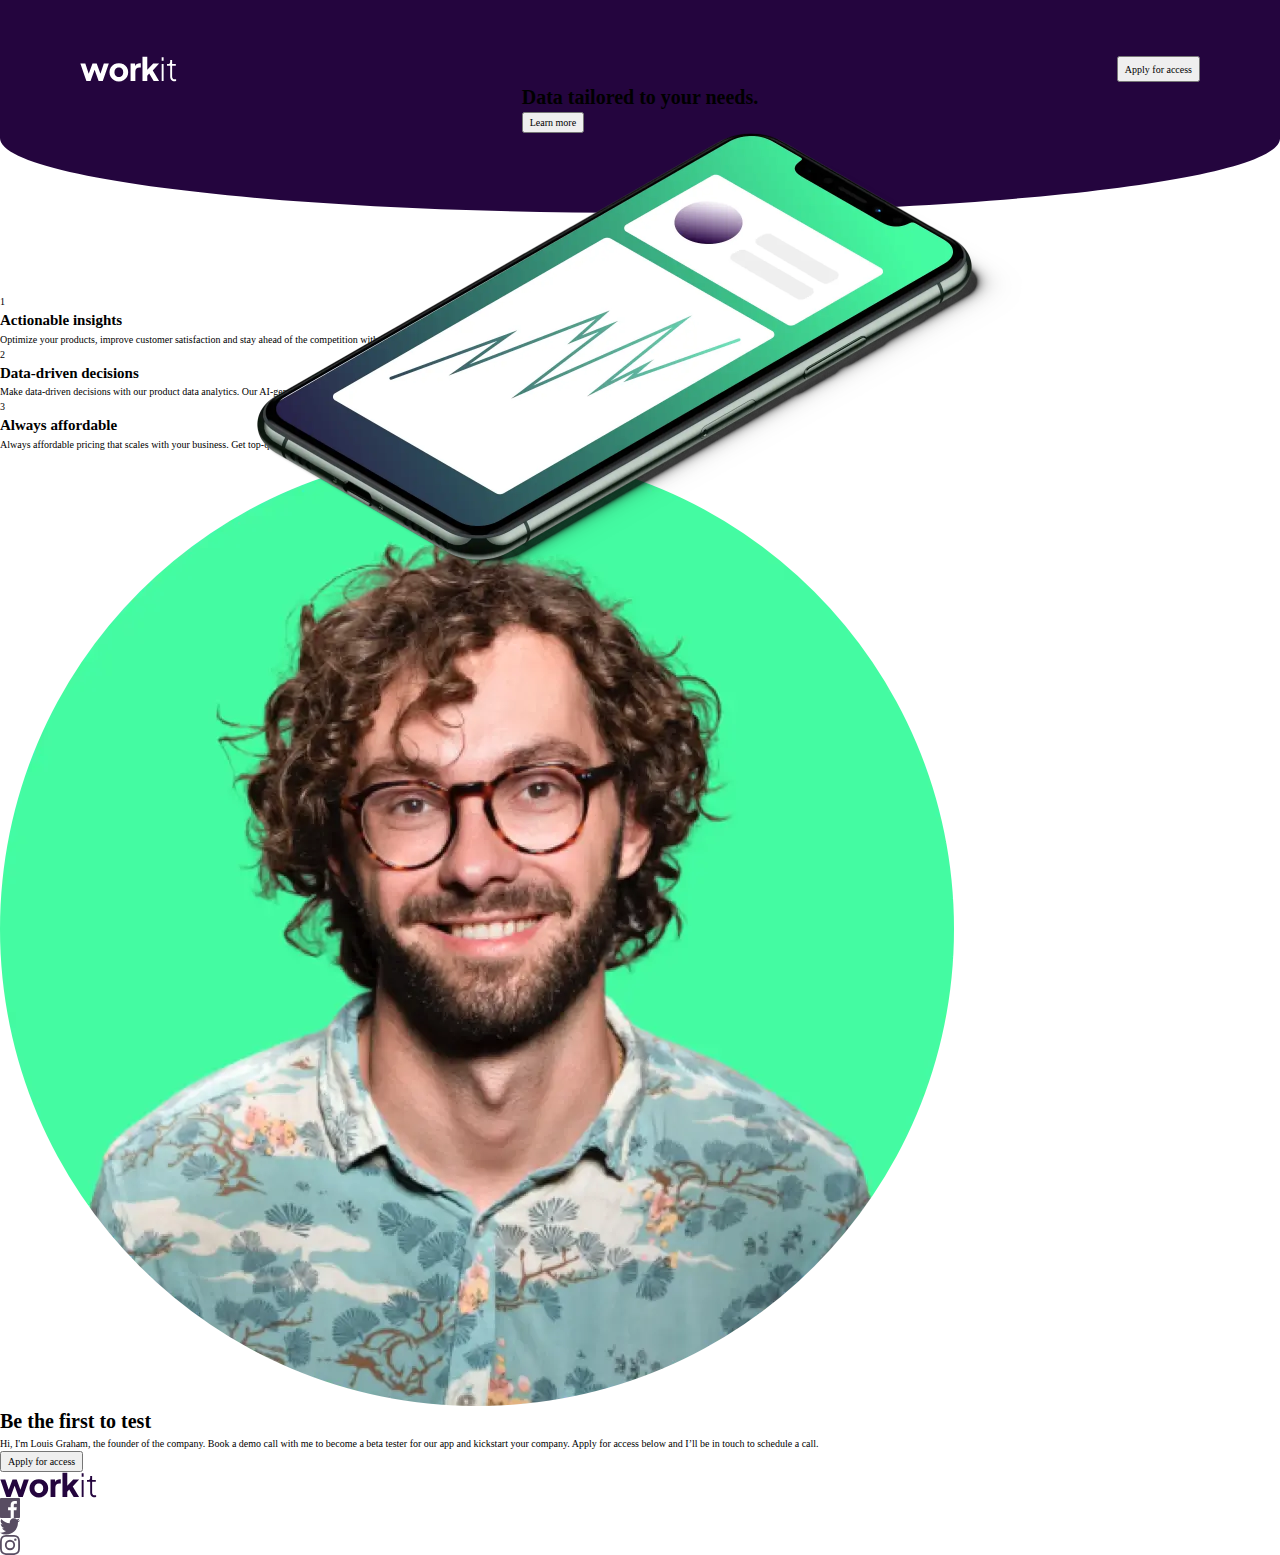
==== starter-code/index.html @ f4c869fe "First commit (will finish tomorrow)" ====
<!DOCTYPE html>
<html lang="en">
<head>
  <meta charset="UTF-8">
  <meta name="viewport" content="width=device-width, initial-scale=1.0">

  <link rel="icon" type="image/png" sizes="32x32" href="./assets/images/favicon-32x32.png">
  <link rel="stylesheet" href = "styles.css">
  
  <title>Frontend Mentor | Workit landing page</title>
</head>
<body>
  <header class = "hero">
    <nav class="nav">
      <img src = "assets/images/logo-light.svg" class = ".logo" alt = "logo"/>
      <button class = ".nav-btn">Apply for access</button>
    </nav>
    <div class="big-hero">
      <h1 class = "hero-title">Data tailored to your needs.</h1>
      <button class = "btn-cyan">Learn more</button>
    </div>
    <img src = "assets/images/image-hero.webp" class = "img-hero" alt = "big ass smartphone"/>
    <div class="custom-shape-divider-top-1736800424">
      <svg data-name="Layer 1" xmlns="http://www.w3.org/2000/svg" viewBox="0 0 1200 120" preserveAspectRatio="none">
          <path d="M0,0V7.23C0,65.52,268.63,112.77,600,112.77S1200,65.52,1200,7.23V0Z" class="shape-fill"></path>
      </svg>
  </div>
  </header>
  
  <main class = "main">
    <div class="info-box">
      <div class="number">1</div>
      <h2 class="subtitle">Actionable insights</h2>
      <p class="description">Optimize your products, improve customer satisfaction and stay ahead of the competition with our product data analytics.</p>

      <div class="number">2</div>
      <h2 class="subtitle">Data-driven decisions</h2>
      <p class="description">Make data-driven decisions with our product data analytics. Our AI-generated reports help you unlock insights hidden in your product data.</p>

      <div class="number">3</div>
      <h2 class="subtitle">Always affordable</h2>
      <p class="description">Always affordable pricing that scales with your business. Get top-quality product data analytics services without hidden costs or unexpected fees.</p>
    </div>

    <div class="founder-box">
      <img src="assets/images/image-founder.webp" alt="founder in a green background"/>
      <div class="box-purple">
        <h1>Be the first to test</h1>
        <p>Hi, I'm Louis Graham, the founder of the company. Book a demo call with me to become a beta tester for our app and kickstart your company. Apply for access below and I’ll be in touch to schedule a call.</p>
        <button>Apply for access</button>
      </div>
    </div>
  </main>

  <footer class = "footer">
    <img src="assets/images/logo-dark.svg" alt="dark logo">
    <div class="socials">
      <img src="assets/images/icon-facebook.svg" alt="facebook icon" class ="icon">
      <img src="assets/images/icon-twitter.svg" alt="facebook icon" class ="icon">
      <img src="assets/images/icon-instagram.svg" alt="facebook icon" class ="icon">
    </div>
  </footer>
</body>
</html>
---- starter-code/styles.css ----
/* 1. Use a more-intuitive box-sizing model */
*, *::before, *::after {
    box-sizing: border-box;
  }
  
  /* 2. Remove default margin */
  * {
    margin: 0;
  }

  html{
    font-size: 62.5%;
  }
  
  body {
    /* 3. Add accessible line-height */
    line-height: 1.5;
    /* 4. Improve text rendering */
    -webkit-font-smoothing: antialiased;

  }
  
  /* 5. Improve media defaults */
  img, picture, video, canvas, svg {
    display: block;
    max-width: 100%;
  }
  
  /* 6. Inherit fonts for form controls */
  input, button, textarea, select {
    font: inherit;
  }
  
  /* 7. Avoid text overflows */
  p, h1, h2, h3, h4, h5, h6 {
    overflow-wrap: break-word;
  }
  
  /* 8. Improve line wrapping */
  p {
    text-wrap: pretty;
  }
  h1, h2, h3, h4, h5, h6 {
    text-wrap: balance;
  }
  
  /*
    9. Create a root stacking context
  */
  #root, #__next {
    isolation: isolate;
  }

.hero{
    display: flex;
    flex-direction: column;
    align-items: center;
    justify-content: center;
    background-color: #24053E;
    position: relative;
    margin-bottom: 16.1rem;

}

.img-hero{
    max-width: 76.7em;
    position: absolute;
    top: 100%;
    z-index: 10;
    /* transform: translateY(-50%); */
}

.nav{
    display: flex;
    max-width: 112rem;
    width: 100%;
    justify-content: space-between;
    margin-top: 5.6rem;
}

.custom-shape-divider-top-1736800424 {
    position: absolute;
    top: 100%;
    left: 0;
    width: 100%;
    overflow: hidden;
    line-height: 0;
}

.custom-shape-divider-top-1736800424 svg {
    position: relative;
    display: block;
    width: calc(101% + 1.3px);
    height: 85px;
}

.shape-fill {
    fill: #24053E;
}
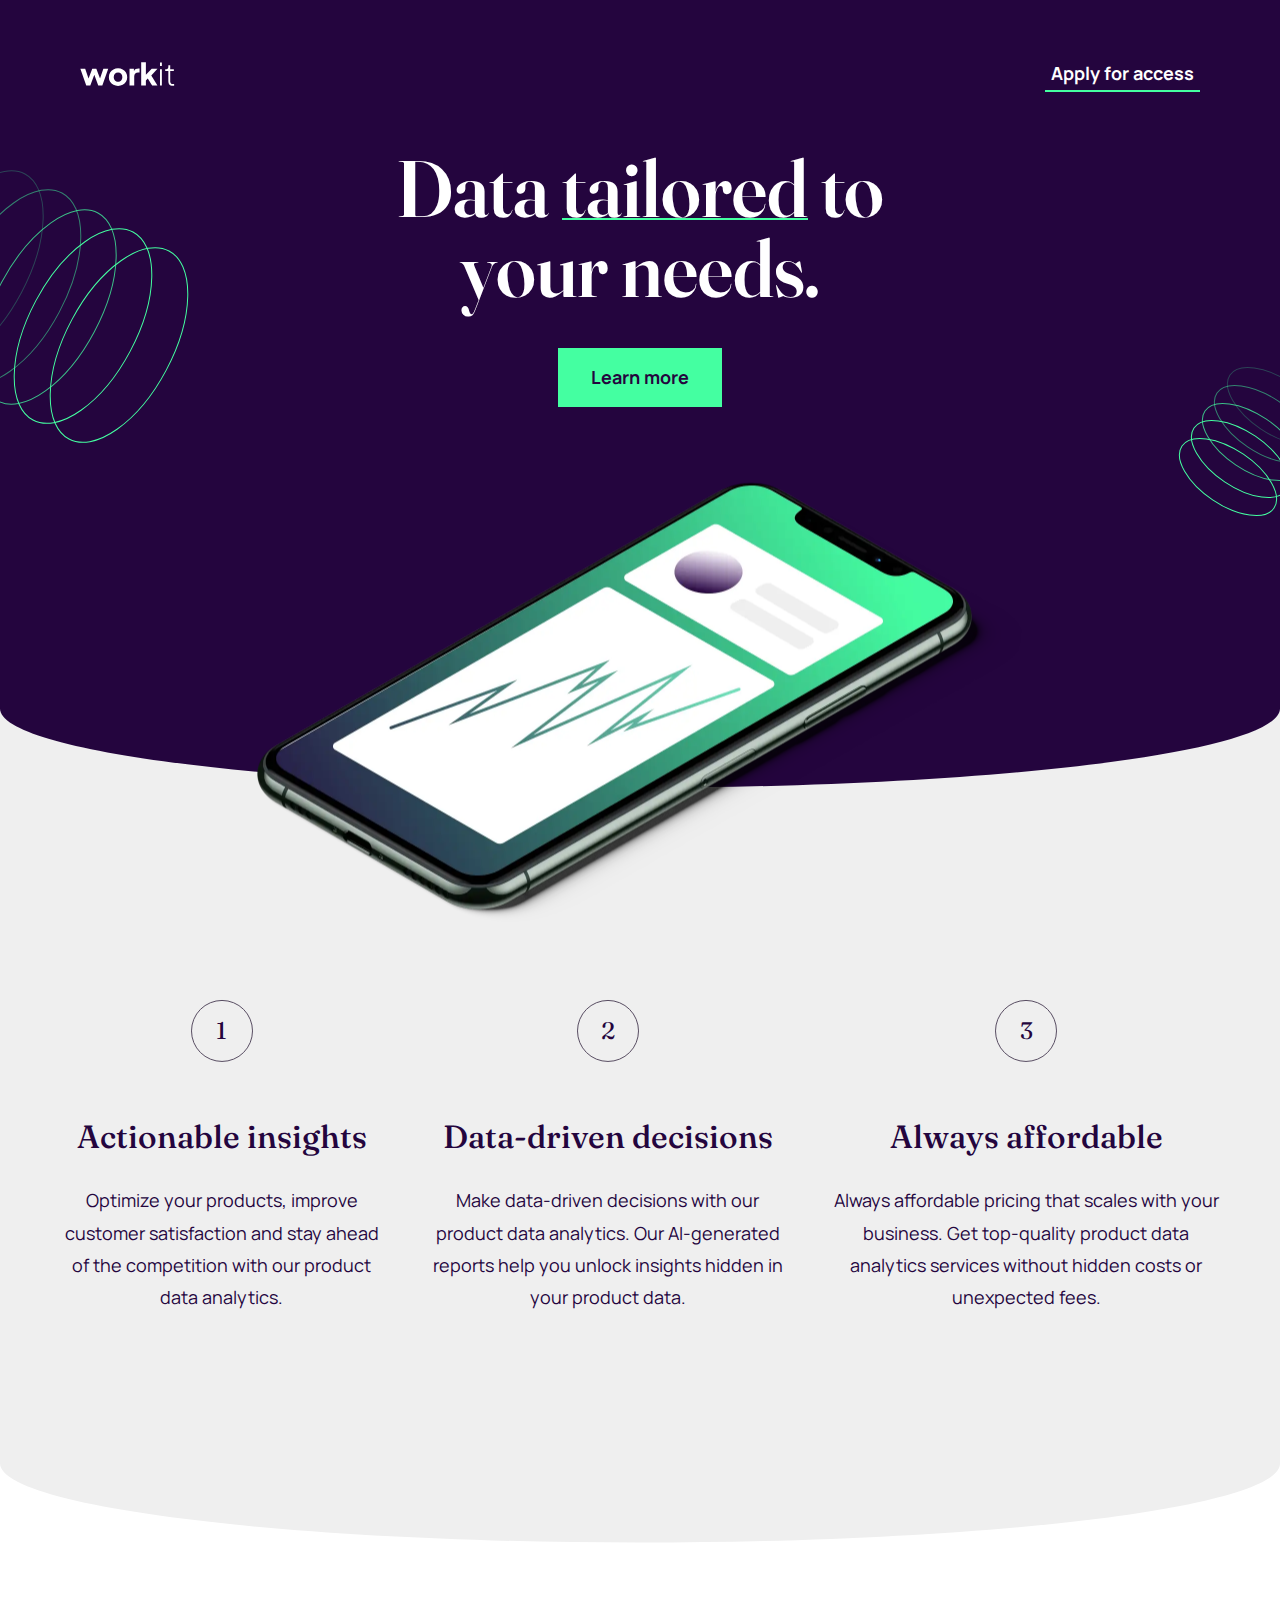
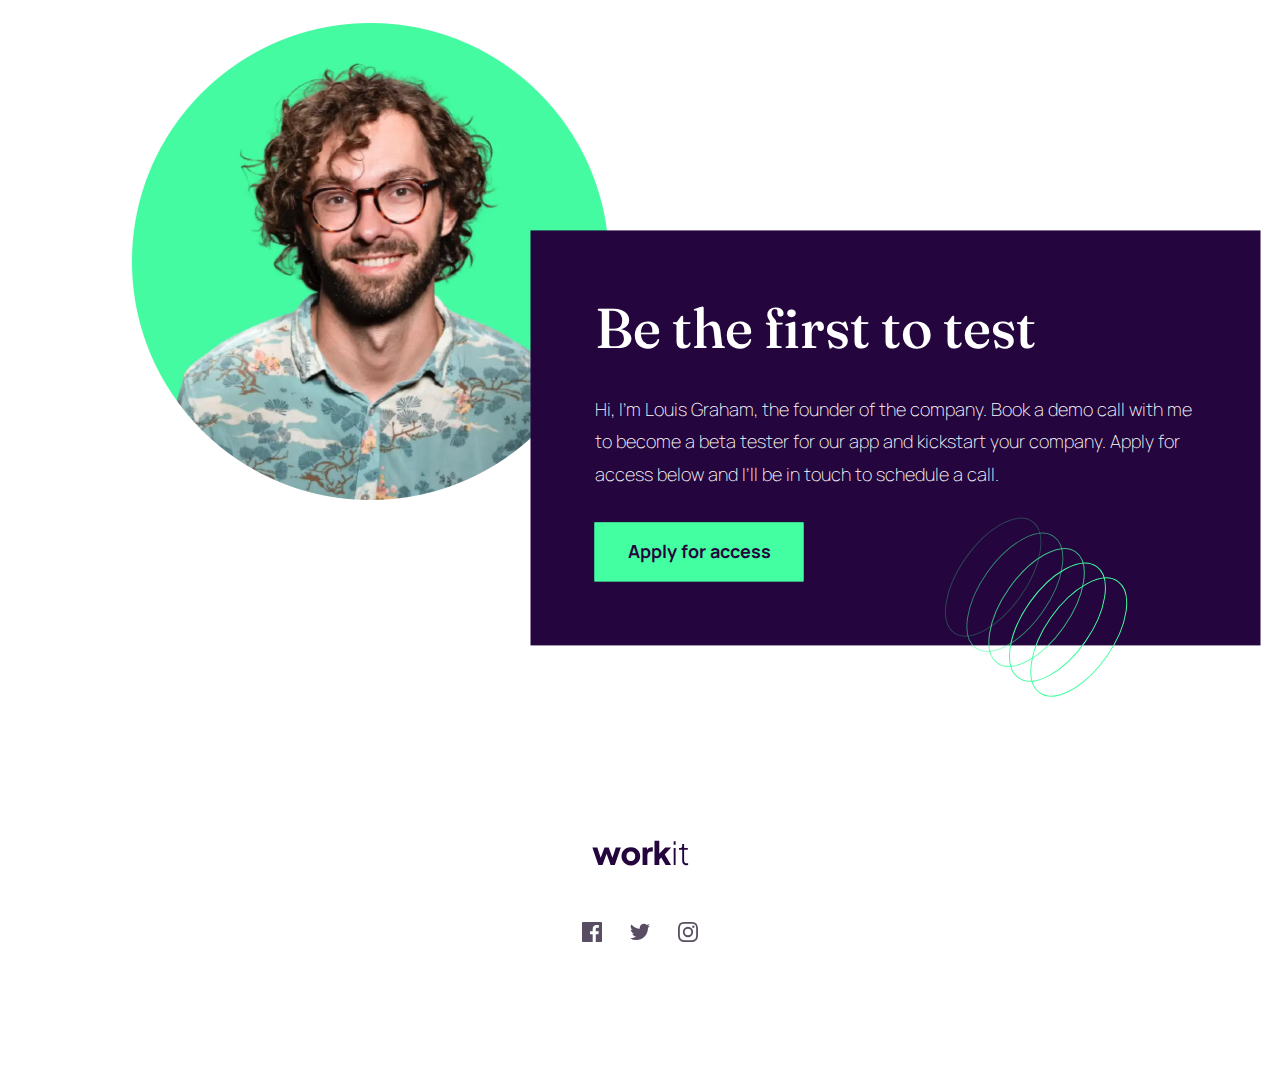
==== commit 2a05e105: "Desktop Version finished (responsiveness tomorrow)" ====
--- a/starter-code/index.html
+++ b/starter-code/index.html
@@ -1,64 +1,150 @@
 <!DOCTYPE html>
 <html lang="en">
-<head>
-  <meta charset="UTF-8">
-  <meta name="viewport" content="width=device-width, initial-scale=1.0">
+  <head>
+    <meta charset="UTF-8" />
+    <meta name="viewport" content="width=device-width, initial-scale=1.0" />
 
-  <link rel="icon" type="image/png" sizes="32x32" href="./assets/images/favicon-32x32.png">
-  <link rel="stylesheet" href = "styles.css">
-  
-  <title>Frontend Mentor | Workit landing page</title>
-</head>
-<body>
-  <header class = "hero">
-    <nav class="nav">
-      <img src = "assets/images/logo-light.svg" class = ".logo" alt = "logo"/>
-      <button class = ".nav-btn">Apply for access</button>
-    </nav>
-    <div class="big-hero">
-      <h1 class = "hero-title">Data tailored to your needs.</h1>
-      <button class = "btn-cyan">Learn more</button>
-    </div>
-    <img src = "assets/images/image-hero.webp" class = "img-hero" alt = "big ass smartphone"/>
-    <div class="custom-shape-divider-top-1736800424">
-      <svg data-name="Layer 1" xmlns="http://www.w3.org/2000/svg" viewBox="0 0 1200 120" preserveAspectRatio="none">
-          <path d="M0,0V7.23C0,65.52,268.63,112.77,600,112.77S1200,65.52,1200,7.23V0Z" class="shape-fill"></path>
-      </svg>
-  </div>
-  </header>
-  
-  <main class = "main">
-    <div class="info-box">
-      <div class="number">1</div>
-      <h2 class="subtitle">Actionable insights</h2>
-      <p class="description">Optimize your products, improve customer satisfaction and stay ahead of the competition with our product data analytics.</p>
+    <link
+      rel="icon"
+      type="image/png"
+      sizes="32x32"
+      href="./assets/images/favicon-32x32.png"
+    />
+    <link rel="stylesheet" href="styles.css" />
 
-      <div class="number">2</div>
-      <h2 class="subtitle">Data-driven decisions</h2>
-      <p class="description">Make data-driven decisions with our product data analytics. Our AI-generated reports help you unlock insights hidden in your product data.</p>
+    <title>Frontend Mentor | Workit landing page</title>
+  </head>
+  <body>
+    <header class="hero">
+      <nav class="nav">
+        <img src="assets/images/logo-light.svg" class="logo" alt="logo" />
+        <button class="nav-btn">Apply for access</button>
+      </nav>
+      <div class="imgs">
+        <img
+          src="./assets/images/bg-pattern-1.svg"
+          alt="cyan coil"
+          class="left-coil"
+        />
+        <img
+          src="./assets/images/bg-pattern-2.svg"
+          alt="cyan coil"
+          class="right-coil"
+        />
+      </div>
+      <div class="big-hero">
+        <h1 class="hero-title">
+          Data <span class="underline">tailored</span> to
+        </h1>
+        <button class="btn-cyan">Learn more</button>
+      </div>
+      <img
+        src="assets/images/image-hero.webp"
+        class="img-hero"
+        alt="big ass smartphone"
+      />
+      <div class="custom-shape-divider-top-1736800424">
+        <svg
+          data-name="Layer 1"
+          xmlns="http://www.w3.org/2000/svg"
+          viewBox="0 0 1200 120"
+          preserveAspectRatio="none"
+        >
+          <path
+            d="M0,0V7.23C0,65.52,268.63,112.77,600,112.77S1200,65.52,1200,7.23V0Z"
+            class="shape-fill"
+          ></path>
+        </svg>
+      </div>
+    </header>
 
-      <div class="number">3</div>
-      <h2 class="subtitle">Always affordable</h2>
-      <p class="description">Always affordable pricing that scales with your business. Get top-quality product data analytics services without hidden costs or unexpected fees.</p>
-    </div>
+    <main class="main">
+      <div class="info-box">
+        <div class="box">
+          <div class="number">1</div>
+          <h2 class="subtitle">Actionable insights</h2>
+          <p class="description">
+            Optimize your products, improve customer satisfaction and stay ahead
+            of the competition with our product data analytics.
+          </p>
+        </div>
 
-    <div class="founder-box">
-      <img src="assets/images/image-founder.webp" alt="founder in a green background"/>
-      <div class="box-purple">
-        <h1>Be the first to test</h1>
-        <p>Hi, I'm Louis Graham, the founder of the company. Book a demo call with me to become a beta tester for our app and kickstart your company. Apply for access below and I’ll be in touch to schedule a call.</p>
-        <button>Apply for access</button>
+        <div class="box">
+          <div class="number">2</div>
+          <h2 class="subtitle">Data-driven decisions</h2>
+          <p class="description">
+            Make data-driven decisions with our product data analytics. Our
+            AI-generated reports help you unlock insights hidden in your product
+            data.
+          </p>
+        </div>
+        <div class="box">
+          <div class="number">3</div>
+          <h2 class="subtitle">Always affordable</h2>
+          <p class="description">
+            Always affordable pricing that scales with your business. Get
+            top-quality product data analytics services without hidden costs or
+            unexpected fees.
+          </p>
+        </div>
+        <div class="custom-shape-divider-top-1736890482">
+          <svg
+            data-name="Layer 1"
+            xmlns="http://www.w3.org/2000/svg"
+            viewBox="0 0 1200 120"
+            preserveAspectRatio="none"
+          >
+            <path
+              d="M0,0V7.23C0,65.52,268.63,112.77,600,112.77S1200,65.52,1200,7.23V0Z"
+              class="shape-fill2"
+            ></path>
+          </svg>
+        </div>
       </div>
-    </div>
-  </main>
 
-  <footer class = "footer">
-    <img src="assets/images/logo-dark.svg" alt="dark logo">
-    <div class="socials">
-      <img src="assets/images/icon-facebook.svg" alt="facebook icon" class ="icon">
-      <img src="assets/images/icon-twitter.svg" alt="facebook icon" class ="icon">
-      <img src="assets/images/icon-instagram.svg" alt="facebook icon" class ="icon">
-    </div>
-  </footer>
-</body>
+      <div class="founder-box">
+        <img
+          src="assets/images/image-founder.webp"
+          alt="founder in a green background"
+          class="founder"
+        />
+        <div class="box-purple">
+          <h1>Be the first to test</h1>
+          <p>
+            Hi, I'm Louis Graham, the founder of the company. Book a demo call
+            with me to become a beta tester for our app and kickstart your
+            company. Apply for access below and I’ll be in touch to schedule a
+            call.
+          </p>
+          <img
+            src="./assets/images/bg-pattern-3.svg"
+            alt="cyan coil"
+            class="coil"
+          />
+          <button class="btn-cyan">Apply for access</button>
+        </div>
+      </div>
+    </main>
+
+    <footer class="footer">
+      <img src="assets/images/logo-dark.svg" alt="dark logo" />
+      <div class="socials">
+        <img
+          src="assets/images/icon-facebook.svg"
+          alt="facebook icon"
+          class="icon"
+        />
+        <img
+          src="assets/images/icon-twitter.svg"
+          alt="facebook icon"
+          class="icon"
+        />
+        <img
+          src="assets/images/icon-instagram.svg"
+          alt="facebook icon"
+          class="icon"
+        />
+      </div>
+    </footer>
+  </body>
 </html>
--- a/starter-code/styles.css
+++ b/starter-code/styles.css
@@ -1,99 +1,349 @@
 /* 1. Use a more-intuitive box-sizing model */
-*, *::before, *::after {
-    box-sizing: border-box;
-  }
-  
-  /* 2. Remove default margin */
-  * {
-    margin: 0;
-  }
-
-  html{
-    font-size: 62.5%;
-  }
-  
-  body {
-    /* 3. Add accessible line-height */
-    line-height: 1.5;
-    /* 4. Improve text rendering */
-    -webkit-font-smoothing: antialiased;
-
-  }
-  
-  /* 5. Improve media defaults */
-  img, picture, video, canvas, svg {
-    display: block;
-    max-width: 100%;
-  }
-  
-  /* 6. Inherit fonts for form controls */
-  input, button, textarea, select {
-    font: inherit;
-  }
-  
-  /* 7. Avoid text overflows */
-  p, h1, h2, h3, h4, h5, h6 {
-    overflow-wrap: break-word;
-  }
-  
-  /* 8. Improve line wrapping */
-  p {
-    text-wrap: pretty;
-  }
-  h1, h2, h3, h4, h5, h6 {
-    text-wrap: balance;
-  }
-  
-  /*
+*,
+*::before,
+*::after {
+  box-sizing: border-box;
+}
+
+/* 2. Remove default margin */
+* {
+  margin: 0;
+}
+
+html {
+  font-size: 62.5%;
+}
+
+body {
+  /* 3. Add accessible line-height */
+  line-height: 1.5;
+  /* 4. Improve text rendering */
+  -webkit-font-smoothing: antialiased;
+}
+
+/* 5. Improve media defaults */
+img,
+picture,
+video,
+canvas,
+svg {
+  display: block;
+  max-width: 100%;
+}
+
+/* 6. Inherit fonts for form controls */
+input,
+button,
+textarea,
+select {
+  font: inherit;
+}
+
+/* 7. Avoid text overflows */
+p,
+h1,
+h2,
+h3,
+h4,
+h5,
+h6 {
+  overflow-wrap: break-word;
+}
+
+/* 8. Improve line wrapping */
+p {
+  text-wrap: pretty;
+}
+h1,
+h2,
+h3,
+h4,
+h5,
+h6 {
+  text-wrap: balance;
+}
+
+/*
     9. Create a root stacking context
   */
-  #root, #__next {
-    isolation: isolate;
-  }
-
-.hero{
-    display: flex;
-    flex-direction: column;
-    align-items: center;
-    justify-content: center;
-    background-color: #24053E;
-    position: relative;
-    margin-bottom: 16.1rem;
-
-}
-
-.img-hero{
-    max-width: 76.7em;
-    position: absolute;
-    top: 100%;
-    z-index: 10;
-    /* transform: translateY(-50%); */
-}
-
-.nav{
-    display: flex;
-    max-width: 112rem;
-    width: 100%;
-    justify-content: space-between;
-    margin-top: 5.6rem;
+#root,
+#__next {
+  isolation: isolate;
+}
+
+@font-face {
+  font-family: "h1 font";
+  src: url("./assets/fonts/fraunces/static/Fraunces_144pt-SemiBold.ttf");
+}
+
+@font-face {
+  font-family: "manrope";
+  src: url("./assets/fonts/manrope/Manrope-VariableFont_wght.ttf");
+}
+
+@font-face {
+  font-family: "fraunces";
+  src: url("./assets/fonts/fraunces/Fraunces-VariableFont_SOFT\,WONK\,opsz\,wght.ttf");
+}
+
+.hero {
+  display: flex;
+  flex-direction: column;
+  align-items: center;
+  justify-content: center;
+  background-color: #24053e;
+  position: relative;
+}
+
+.big-hero {
+  max-width: 63.5rem;
+  width: 100%;
+  display: flex;
+  flex-direction: column;
+  align-items: center;
+  justify-content: center;
+  text-align: center;
+  margin-bottom: 29.6rem;
+}
+
+.hero-title {
+  font-size: 8rem;
+  color: #fff;
+  font-family: "h1 font";
+  margin-bottom: 4rem;
+  line-height: 100%;
+}
+
+.hero-title::after {
+  content: "\A your needs.";
+  white-space: pre;
+}
+
+.underline {
+  text-decoration: 2px underline #44ffa1;
+}
+
+.btn-cyan {
+  font-family: "manrope";
+  font-size: 1.8rem;
+  line-height: 180%;
+  font-weight: 700;
+  padding: 1.2rem 3.2rem;
+  background-color: #44ffa1;
+  color: #24053e;
+  border: 1px solid #44ffa1;
+  cursor: pointer;
+  transition: all 0.5s;
+}
+
+.btn-cyan:hover {
+  color: #44ffa1;
+  background-color: #24053e;
+}
+
+.img-hero {
+  max-width: 76.7em;
+  position: absolute;
+  top: 100%;
+  z-index: 10;
+  transform: translateY(-50%);
+}
+
+.left-coil {
+  position: absolute;
+  right: 83%;
+}
+
+.right-coil {
+  position: absolute;
+  left: 91%;
+  top: 50%;
+}
+
+.nav {
+  display: flex;
+  max-width: 112rem;
+  width: 100%;
+  justify-content: space-between;
+  margin: 5.6rem 0;
+}
+
+.nav-btn {
+  font-family: "manrope";
+  font-size: 1.8rem;
+  line-height: 180%;
+  border: none;
+  border-bottom: 2px solid #44ffa1;
+  color: #fff;
+  background-color: #24053e;
+  font-weight: 700;
+  cursor: pointer;
+  transition: all 0.3s;
+}
+
+.nav-btn:hover {
+  color: #44ffa1;
+}
+
+.logo {
+  max-width: 9.5rem;
+  width: 100%;
 }
 
 .custom-shape-divider-top-1736800424 {
-    position: absolute;
-    top: 100%;
-    left: 0;
-    width: 100%;
-    overflow: hidden;
-    line-height: 0;
+  position: absolute;
+  top: 100%;
+  left: 0;
+  width: 100%;
+  overflow: hidden;
+  line-height: 0;
 }
 
 .custom-shape-divider-top-1736800424 svg {
-    position: relative;
-    display: block;
-    width: calc(101% + 1.3px);
-    height: 85px;
+  position: relative;
+  display: block;
+  width: calc(125% + 1.3px);
+  height: 90px;
 }
 
 .shape-fill {
-    fill: #24053E;
-}+  fill: #24053e;
+}
+
+.main {
+  display: flex;
+  flex-direction: column;
+  align-items: center;
+  justify-content: center;
+}
+
+.info-box {
+  display: flex;
+  justify-content: center;
+  align-items: center;
+  padding: 30rem 6rem 14.4rem 6rem;
+  gap: 4rem;
+  margin-top: 5rem;
+  background-color: #efefef;
+  transform: translateY(-7%);
+  z-index: -1;
+  position: relative;
+}
+
+.box {
+  display: flex;
+  flex-direction: column;
+  align-items: center;
+  text-align: center;
+}
+
+.number {
+  padding: 3rem;
+  color: #24053e;
+  border: 1px solid #584d62;
+  border-radius: 50%;
+  max-width: 5.6rem;
+  max-height: 5.6rem;
+  display: flex;
+  justify-content: center;
+  align-items: center;
+  font-family: "fraunces";
+  font-size: 2.4rem;
+  line-height: 40%;
+  margin-bottom: 5.6rem;
+}
+
+.subtitle {
+  margin-bottom: 2.8rem;
+  font-family: "fraunces";
+  font-size: 3.2rem;
+  line-height: 120%;
+  font-weight: 500;
+  color: #24053e;
+}
+
+.description {
+  color: #24053e;
+  font-family: "manrope";
+  font-size: 1.8rem;
+  line-height: 180%;
+}
+
+.custom-shape-divider-top-1736890482 {
+  position: absolute;
+  top: 100%;
+  left: 0;
+  width: 100%;
+  overflow: hidden;
+  line-height: 0;
+}
+
+.custom-shape-divider-top-1736890482 svg {
+  position: relative;
+  display: block;
+  width: calc(100% + 1.3px);
+  height: 90px;
+}
+
+.shape-fill2 {
+  fill: #efefef;
+}
+
+.founder-box {
+  margin-top: 11.2rem;
+}
+
+.founder {
+  max-width: 47.7rem;
+  position: absolute;
+  z-index: -1;
+  transform: translateX(-30%);
+}
+
+.box-purple {
+  max-width: 73rem;
+  background-color: #24053e;
+  padding: 6.4rem;
+  transform: translate(35%, 50%);
+  margin-bottom: 40.2rem;
+}
+
+.box-purple h1 {
+  font-family: "fraunces";
+  font-size: 5.6rem;
+  line-height: 120%;
+  color: #fff;
+  font-weight: 500;
+  margin-bottom: 3.2rem;
+}
+
+.box-purple p {
+  font-family: "manrope";
+  font-size: 1.8rem;
+  line-height: 180%;
+  color: #fff;
+  font-weight: 200;
+  margin-bottom: 3.2rem;
+}
+
+.coil {
+  position: absolute;
+  transform: translate(150%, -10%);
+}
+
+.footer {
+  display: flex;
+  flex-direction: column;
+  align-items: center;
+  justify-content: center;
+}
+
+.footer img {
+  margin-bottom: 5.6rem;
+}
+
+.socials {
+  display: flex;
+  gap: 2.8rem;
+  margin-bottom: 8rem;
+}
